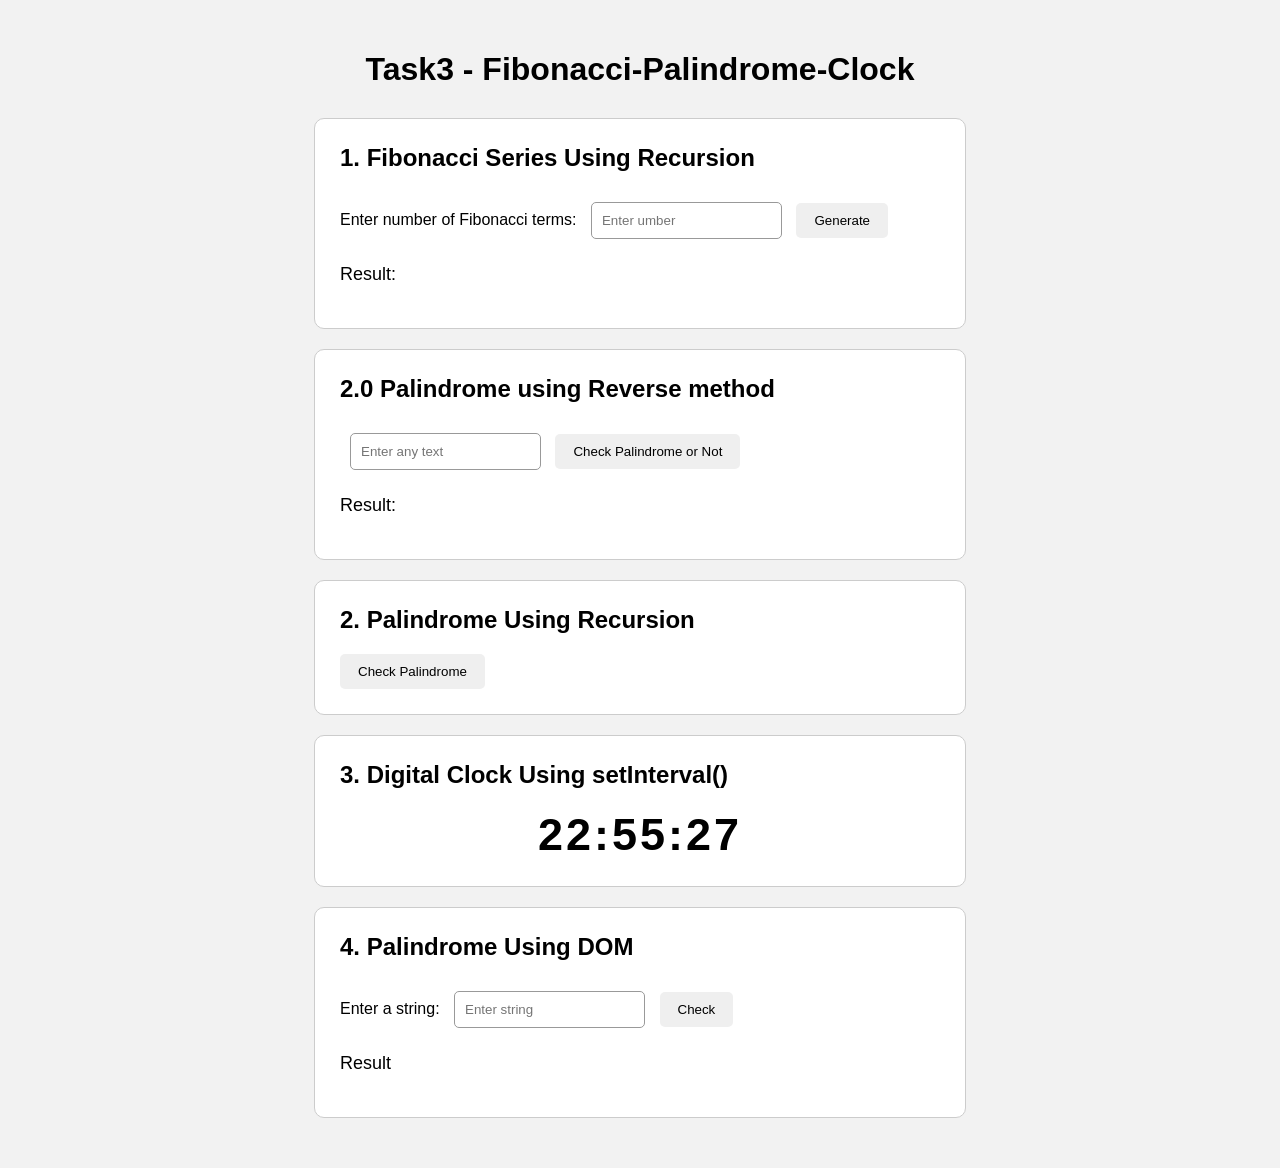
==== index.html @ e8ba2eaf "Add files via upload" ====
<!doctype html>
<html lang="en">
  <head>
    <meta charset="UTF-8" />
    <meta name="viewport" content="width=device-width, initial-scale=1.0" />

    <title>Fibonacci-Palindrome-Clock</title>
    <link rel="stylesheet" href="style.css" />
  </head>

  <body>
    <h1>Task3 - Fibonacci-Palindrome-Clock</h1>
    <!-- 1Q) Write a Javascript program to get the first n fibonacci numbers using recursion . The value 'n' you can take from user(dynamically). -->

    <section class="task">
      <h2>1. Fibonacci Series Using Recursion</h2>
      <label for="num"> Enter number of Fibonacci terms: </label>
      <input type="number" id="num" min="1" placeholder="Enter umber " />
      <button onclick="displayFibonacci()">Generate</button>
      <p id="fibonacciResult">Result:</p>
    </section>
    <section class="task">
      <h2>2.0 Palindrome using Reverse method</h2>
      <label for="text"></label>
      <input
        type="text"
        id="text"
        name="text"
        placeholder="Enter any text"
        required
      />
      <button onclick="palindrome()">Check Palindrome or Not</button>
      <p id="palindomeResult">Result:</p>
    </section>

    <!-- 2Q - Write a Javascript program to check whether a given string is palindrome or not using recursion. Can take input from user using prompt. -->

    <section class="task">
      <h2>2. Palindrome Using Recursion</h2>
      <button onclick="palindromeUsingPrompt()">Check Palindrome</button>
    </section>

    <!-- 3Q - Creating a Clock using javascript setInterval() function.  -->
    <section class="task">
      <h2>3. Digital Clock Using setInterval()</h2>
      <div id="clock">00:00:00</div>
    </section>

    <!-- 4Q - By using DOM methods manipulate the browser document elements and implement the 2Q as shown in the attached image .Take input from user using input box. -->
    <section class="task">
      <h2>4. Palindrome Using DOM</h2>
      <label for="palindromeDOM"> Enter a string: </label>
      <input type="text" id="palindromeDOM" placeholder="Enter string" />
      <button onclick="checkPalindromeDOM()">Check</button>
      <p id="palindromeResult">Result</p>
    </section>

    <script src="script.js"></script>
  </body>
</html>
---- style.css ----
body {
  font-family: Arial, sans-serif;
  background-color: #f2f2f2;
  margin: 0;
  padding: 30px;
}

h1 {
  text-align: center;
  margin-bottom: 30px;
}

.task {
  background-color: white;
  width: 600px;
  max-width: 90%;
  margin: 20px auto;
  padding: 25px;
  border: 1px solid #ccc;
  border-radius: 10px;
}

.task h2 {
  margin-top: 0;
}

input {
  padding: 10px;
  margin: 10px;
  border: 1px solid #999;
  border-radius: 5px;
}

button {
  padding: 10px 18px;
  border: none;
  border-radius: 5px;
  cursor: pointer;
}

button:hover {
  opacity: 0.8;
}

p {
  font-size: 18px;
  margin-top: 15px;
}

#clock {
  font-size: 45px;
  font-weight: bold;
  text-align: center;
  margin-top: 20px;
  letter-spacing: 3px;
}
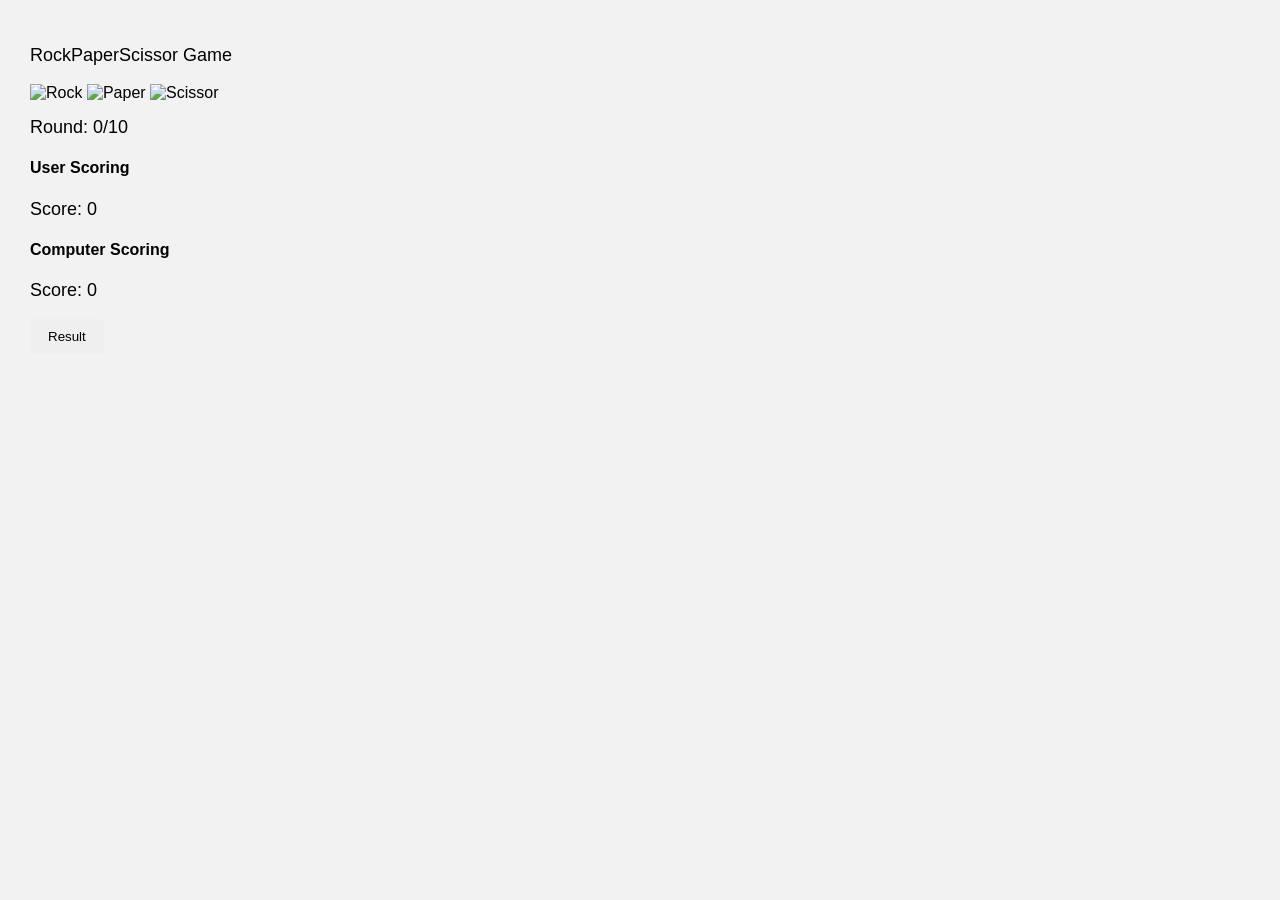
==== commit d55c941b: "Add files via upload" ====
--- a/index.html
+++ b/index.html
@@ -3,58 +3,35 @@
   <head>
     <meta charset="UTF-8" />
     <meta name="viewport" content="width=device-width, initial-scale=1.0" />
-
-    <title>Fibonacci-Palindrome-Clock</title>
+    <title>Rock-Paper-Scissor</title>
     <link rel="stylesheet" href="style.css" />
   </head>
+  <body>
+    <div class="container">
+      <p id="displaypara">RockPaperScissor Game</p>
 
-  <body>
-    <h1>Task3 - Fibonacci-Palindrome-Clock</h1>
-    <!-- 1Q) Write a Javascript program to get the first n fibonacci numbers using recursion . The value 'n' you can take from user(dynamically). -->
-
-    <section class="task">
-      <h2>1. Fibonacci Series Using Recursion</h2>
-      <label for="num"> Enter number of Fibonacci terms: </label>
-      <input type="number" id="num" min="1" placeholder="Enter umber " />
-      <button onclick="displayFibonacci()">Generate</button>
-      <p id="fibonacciResult">Result:</p>
-    </section>
-    <section class="task">
-      <h2>2.0 Palindrome using Reverse method</h2>
-      <label for="text"></label>
-      <input
-        type="text"
-        id="text"
-        name="text"
-        placeholder="Enter any text"
-        required
-      />
-      <button onclick="palindrome()">Check Palindrome or Not</button>
-      <p id="palindomeResult">Result:</p>
-    </section>
-
-    <!-- 2Q - Write a Javascript program to check whether a given string is palindrome or not using recursion. Can take input from user using prompt. -->
-
-    <section class="task">
-      <h2>2. Palindrome Using Recursion</h2>
-      <button onclick="palindromeUsingPrompt()">Check Palindrome</button>
-    </section>
-
-    <!-- 3Q - Creating a Clock using javascript setInterval() function.  -->
-    <section class="task">
-      <h2>3. Digital Clock Using setInterval()</h2>
-      <div id="clock">00:00:00</div>
-    </section>
-
-    <!-- 4Q - By using DOM methods manipulate the browser document elements and implement the 2Q as shown in the attached image .Take input from user using input box. -->
-    <section class="task">
-      <h2>4. Palindrome Using DOM</h2>
-      <label for="palindromeDOM"> Enter a string: </label>
-      <input type="text" id="palindromeDOM" placeholder="Enter string" />
-      <button onclick="checkPalindromeDOM()">Check</button>
-      <p id="palindromeResult">Result</p>
-    </section>
-
+      <div class="imagecontainer">
+        <img src="rock.avif" id="rock" alt="Rock" />
+        <img src="paper1.avif" id="paper" alt="Paper" />
+        <img src="scissor2.avif" id="scissor" alt="Scissor" />
+      </div>
+      <div class="displaybox">
+        <div>
+          <p id="round">Round:<span id="turns"> 0/10</span></p>
+        </div>
+        <div class="leftdiv">
+          <h4>User Scoring</h4>
+          <p>Score: <span id="userscore">0</span></p>
+        </div>
+        <div class="rightdiv">
+          <h4>Computer Scoring</h4>
+          <p>Score: <span id="compscore">0</span></p>
+        </div>
+      </div>
+      <div class="result">
+        <button id="btn"><span>Result</span></button>
+      </div>
+    </div>
     <script src="script.js"></script>
   </body>
 </html>
